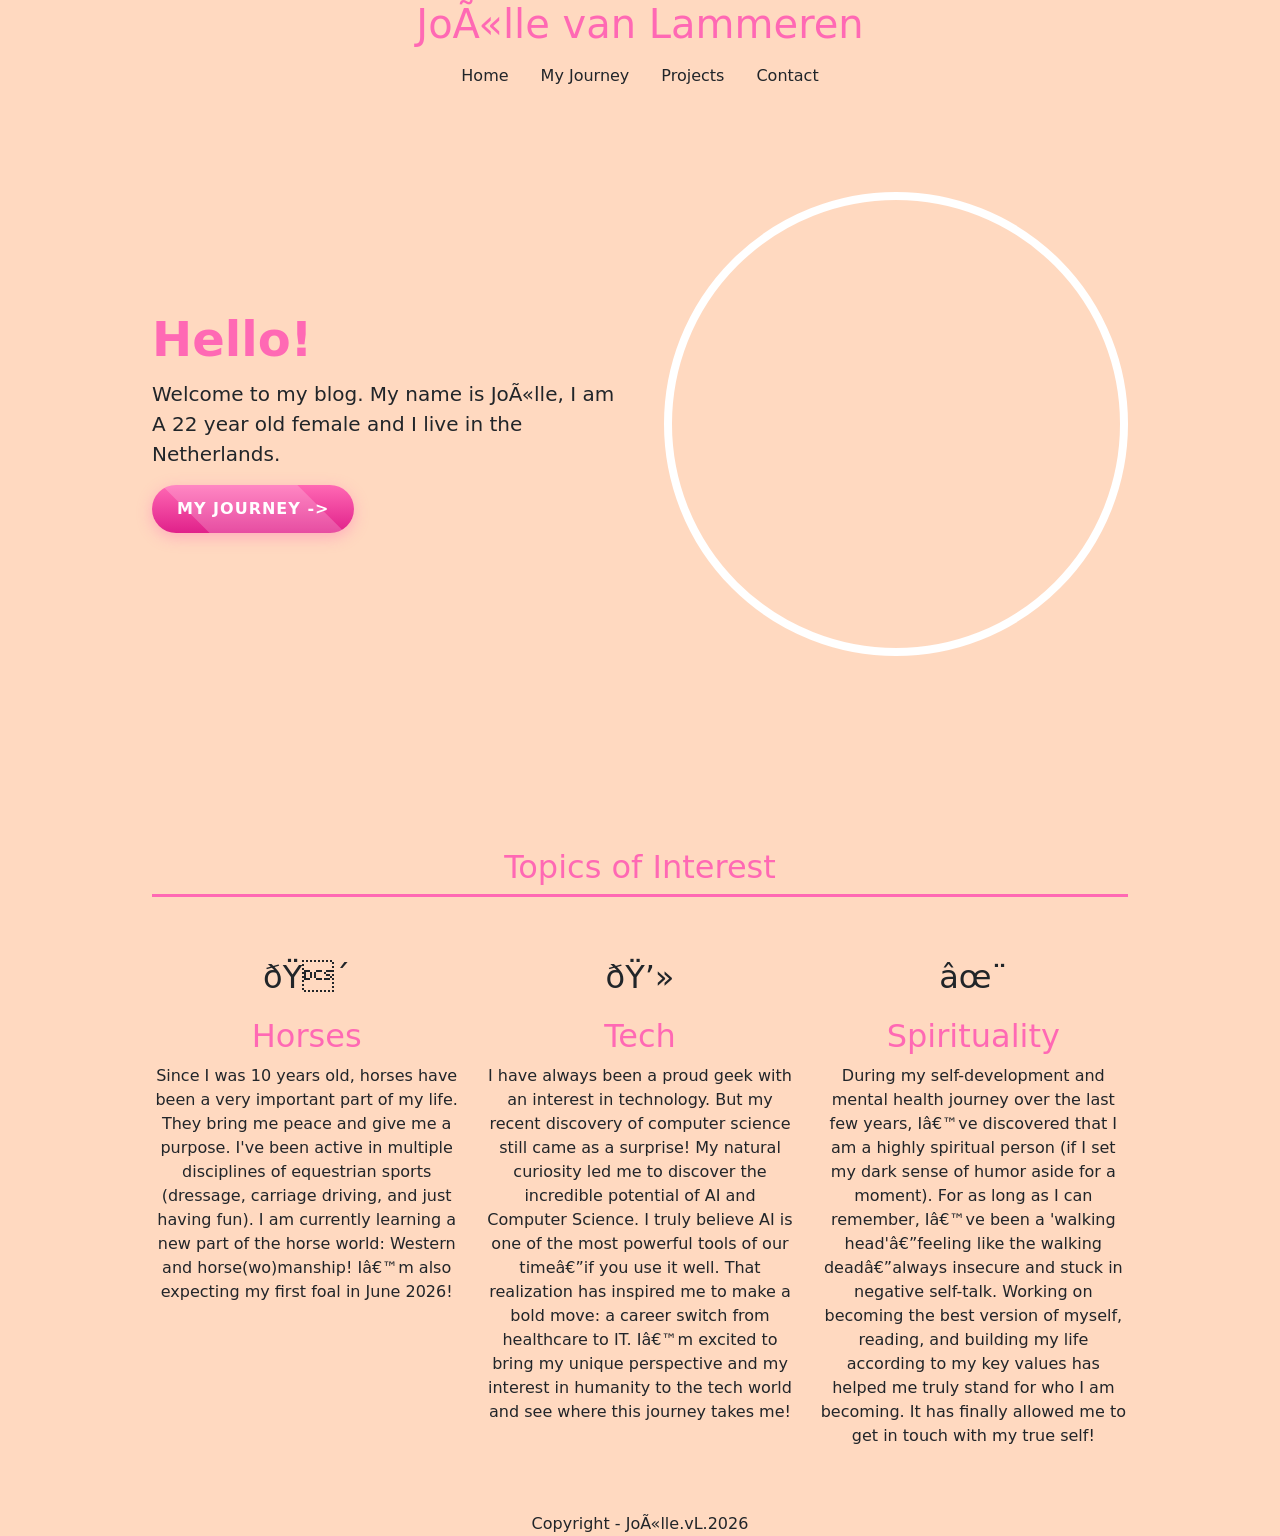
==== index.html @ 995b8c3d "Add files via upload Web-app about me" ====
<!DOCTYPE html>

<html lang="en">
    <head>
        <link href="https://cdn.jsdelivr.net/npm/bootstrap@5.3.8/dist/css/bootstrap.min.css" rel="stylesheet" integrity="sha384-sRIl4kxILFvY47J16cr9ZwB07vP4J8+LH7qKQnuqkuIAvNWLzeN8tE5YBujZqJLB" crossorigin="anonymous">
        <script src="https://cdn.jsdelivr.net/npm/bootstrap@5.3.8/dist/js/bootstrap.bundle.min.js" integrity="sha384-FKyoEForCGlyvwx9Hj09JcYn3nv7wiPVlz7YYwJrWVcXK/BmnVDxM+D2scQbITxI" crossorigin="anonymous"></script>
        <link href="styles.css" rel="stylesheet">
        <title>Jo.vL</title>

    </head>
    <body>
        <header>
            <h1>Joëlle van Lammeren</h1>
            <nav>
                <div class="container-fluid">
                     <ul class="navbar-nav mx-auto d-flex flex-row justify-content-center w-100">
                         <li class="nav-item px-3"><a class="nav-link barbie-pink" href="index.html">Home</a></li>
                         <li class="nav-item px-3"><a class="nav-link barbie-pink" href="./myjourney.html">My Journey</a></li>
                        <li class="nav-item px-3"><a class="nav-link barbie-pink" href="./projects.html">Projects</a></li>
                       <li class="nav-item px-3"><a class="nav-link barbie-pink" href="./contact.html">Contact</a></li>
                     </ul>
                </div>


            </nav>
        </header>
        <main>
            <section>
                <div class="container col-xxl-8 px-4 py-5">
                    <div class="row flex-lg-row-reverse align-items-center g-5 py-5">
                        <div class="col-10 col-sm-8 col-lg-6">
                             <img src="https://lh3.googleusercontent.com/a/ACg8ocIN5wMSnuzwcTSnfm3gEaC9-CUYaJhmLjTDKxe99sEPReac0iGwog=s360-c-no"
                             class="d-block mx-lg-auto img-fluid circle-photo"
                             alt="Blog foto"
                             width="500"
                             height="500"
                             style="border-radius: 50%; object-fit: cover; aspect-ratio: 1/1;"
                             loading="lazy">

                        </div>
                        <div class="col-lg-6">
                            <h1 class="display-5 fw-bold text-body-emphasis lh-1 mb-3">
                                Hello!
                            </h1>
                            <p class="lead">
                                Welcome to my blog.
                                My name is Joëlle, I am A 22 year old female and I live in the Netherlands.
                            </p>
                            <div class="d-grid gap-2 d-md-flex justify-content-md-start">
                                <a href="./myjourney.html">
                                <button class="barbie-btn">My journey -></button>

                                </a>
                            </div> </div> </div> </div>
                        <div class="container px-4 pt-5 mt-5" id="featured-3">
        <h2 class="pb-2 border-bottom text-center">Topics of Interest</h2>
        <div class="row g-4 py-5 row-cols-1 row-cols-lg-3">

            <div class="feature col text-center">
                <div class="feature-icon d-inline-flex align-items-center justify-content-center barbie-icon fs-2 mb-3">
                    <span>🐴</span>
                </div>
                <h3 class="fs-2">Horses</h3>
                <p>
                Since I was 10 years old, horses have been a very important part of my life. They bring me peace and give me a purpose. I've been active in multiple disciplines of equestrian sports (dressage, carriage driving, and just having fun). I am currently learning a new part of the horse world: Western and horse(wo)manship! I’m also expecting my first foal in June 2026!
                </p>
            </div>

            <div class="feature col text-center">
                <div class="feature-icon d-inline-flex align-items-center justify-content-center barbie-icon fs-2 mb-3">
                    <span>💻</span>
                </div>
                <h3 class="fs-2">Tech</h3>
                <p>
                I have always been a proud geek with an interest in technology. But my recent discovery of computer science still came as a surprise! My natural curiosity led me to discover the incredible potential of AI and Computer Science. I truly believe AI is one of the most powerful tools of our time—if you use it well. That realization has inspired me to make a bold move: a career switch from healthcare to IT. I’m excited to bring my unique perspective and my interest in humanity to the tech world and see where this journey takes me!
                </p>
            </div>

            <div class="feature col text-center">
                <div class="feature-icon d-inline-flex align-items-center justify-content-center barbie-icon fs-2 mb-3">
                    <span>✨</span>
                </div>
                <h3 class="fs-2">Spirituality</h3>
                <p>
                    During my self-development and mental health journey over the last few years, I’ve discovered that I am a highly spiritual person (if I set my dark sense of humor aside for a moment). For as long as I can remember, I’ve been a 'walking head'—feeling like the walking dead—always insecure and stuck in negative self-talk. Working on becoming the best version of myself, reading, and building my life according to my key values has helped me truly stand for who I am becoming. It has finally allowed me to get in touch with my true self!
                </p>
            </div>


            </section>
        </main>
        <footer>
            Copyright - Joëlle.vL.2026
        </footer>
    </body>
</html>
---- styles.css ----
body{
    width: 80%;
    margin: auto;
    background-color: #FFD9C0;
}

header{
    text-align: center;
}
h1, h2, h3, .text-body-emphasis, .text-primary {
    color: #ff69b4 !important;
}
.border-bottom {
    border-bottom: 3px solid #ff69b4 !important;
}

nav > ul {
    list-style: none;
    display: flex;
    align-items: center;
    justify-content: center;
    gap: 20px;

}
nav > ul > li > a{
    text-decoration: none;
}

footer {
    text-align: center;
}

.circle-photo {
    border-radius: 50% !important;
    object-fit: cover;
    aspect-ratio: 1 / 1;
    border: 8px solid white;
}
.barbie-btn {
    background: linear-gradient(180deg, #ff69b4 0%, #e0218a 100%);
    color: white !important;
    font-weight: bold;
    padding: 12px 25px;
    border: none;
    border-radius: 50px;
    cursor: pointer;
    text-transform: uppercase;
    letter-spacing: 1px;
    box-shadow: 0 4px 15px rgba(255, 105, 180, 0.4);
    transition: all 0.3s ease;
    display: inline-block;
    text-decoration: none;
    position: relative;
    overflow: hidden;
}

.barbie-btn:hover {
    transform: scale(1.05);
    box-shadow: 0 6px 20px rgba(224, 33, 138, 0.6);
}

.barbie-btn::after {
    content: '';
    position: absolute;
    top: -50%;
    left: -50%;
    width: 200%;
    height: 200%;
    background: rgba(255, 255, 255, 0.2);
    transform: rotate(45deg);
    transition: all 0.5s;
    pointer-events: none;
}

.barbie-btn:hover::after {
    left: 120%;
}
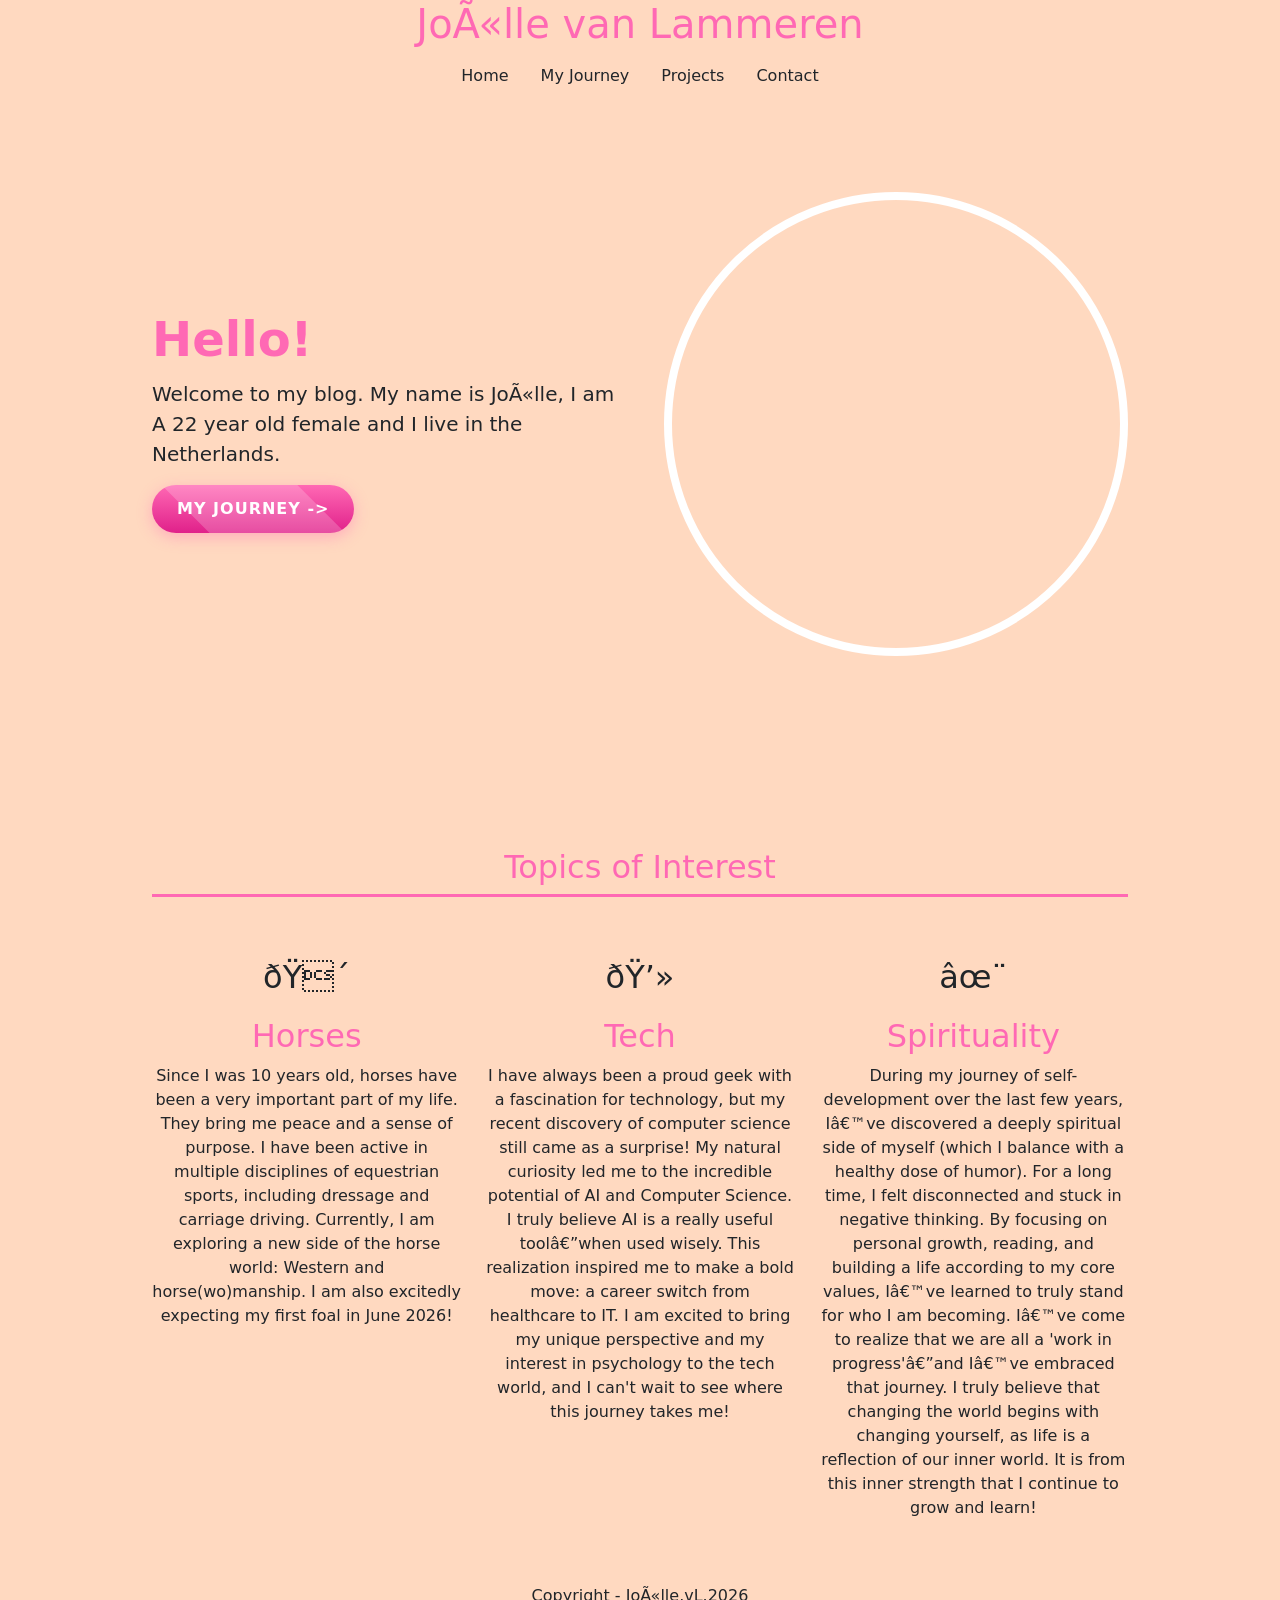
==== commit 8214ff10: "Add files via upload" ====
--- a/index.html
+++ b/index.html
@@ -62,7 +62,7 @@
                 </div>
                 <h3 class="fs-2">Horses</h3>
                 <p>
-                Since I was 10 years old, horses have been a very important part of my life. They bring me peace and give me a purpose. I've been active in multiple disciplines of equestrian sports (dressage, carriage driving, and just having fun). I am currently learning a new part of the horse world: Western and horse(wo)manship! I’m also expecting my first foal in June 2026!
+                Since I was 10 years old, horses have been a very important part of my life. They bring me peace and a sense of purpose. I have been active in multiple disciplines of equestrian sports, including dressage and carriage driving. Currently, I am exploring a new side of the horse world: Western and horse(wo)manship. I am also excitedly expecting my first foal in June 2026!
                 </p>
             </div>
 
@@ -72,7 +72,7 @@
                 </div>
                 <h3 class="fs-2">Tech</h3>
                 <p>
-                I have always been a proud geek with an interest in technology. But my recent discovery of computer science still came as a surprise! My natural curiosity led me to discover the incredible potential of AI and Computer Science. I truly believe AI is one of the most powerful tools of our time—if you use it well. That realization has inspired me to make a bold move: a career switch from healthcare to IT. I’m excited to bring my unique perspective and my interest in humanity to the tech world and see where this journey takes me!
+                I have always been a proud geek with a fascination for technology, but my recent discovery of computer science still came as a surprise! My natural curiosity led me to the incredible potential of AI and Computer Science. I truly believe AI is a really useful tool—when used wisely. This realization inspired me to make a bold move: a career switch from healthcare to IT. I am excited to bring my unique perspective and my interest in psychology to the tech world, and I can't wait to see where this journey takes me!
                 </p>
             </div>
 
@@ -82,7 +82,7 @@
                 </div>
                 <h3 class="fs-2">Spirituality</h3>
                 <p>
-                    During my self-development and mental health journey over the last few years, I’ve discovered that I am a highly spiritual person (if I set my dark sense of humor aside for a moment). For as long as I can remember, I’ve been a 'walking head'—feeling like the walking dead—always insecure and stuck in negative self-talk. Working on becoming the best version of myself, reading, and building my life according to my key values has helped me truly stand for who I am becoming. It has finally allowed me to get in touch with my true self!
+                During my journey of self-development over the last few years, I’ve discovered a deeply spiritual side of myself (which I balance with a healthy dose of humor). For a long time, I felt disconnected and stuck in negative thinking. By focusing on personal growth, reading, and building a life according to my core values, I’ve learned to truly stand for who I am becoming. I’ve come to realize that we are all a 'work in progress'—and I’ve embraced that journey. I truly believe that changing the world begins with changing yourself, as life is a reflection of our inner world. It is from this inner strength that I continue to grow and learn!
                 </p>
             </div>
 
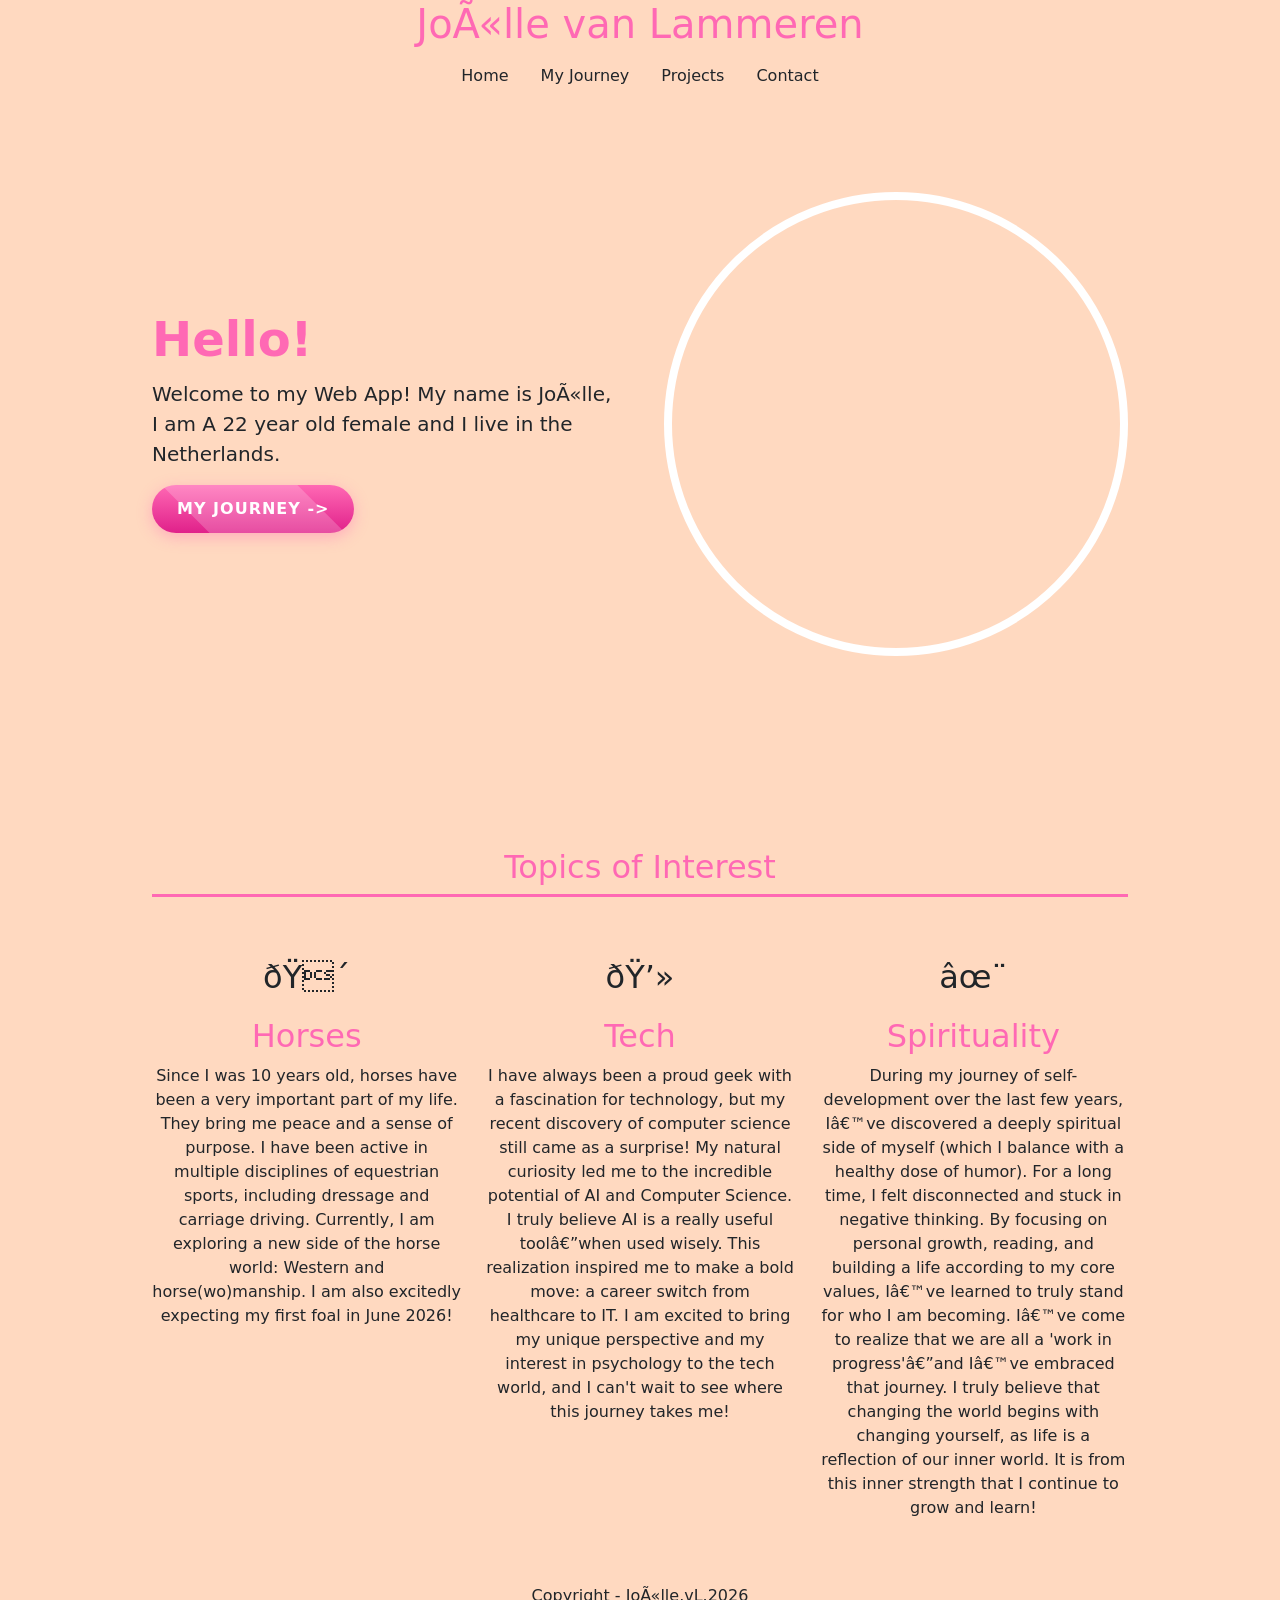
==== commit 47af5d89: "Update welcome message in index.html" ====
--- a/index.html
+++ b/index.html
@@ -43,7 +43,7 @@
                                 Hello!
                             </h1>
                             <p class="lead">
-                                Welcome to my blog.
+                                Welcome to my Web App!
                                 My name is Joëlle, I am A 22 year old female and I live in the Netherlands.
                             </p>
                             <div class="d-grid gap-2 d-md-flex justify-content-md-start">
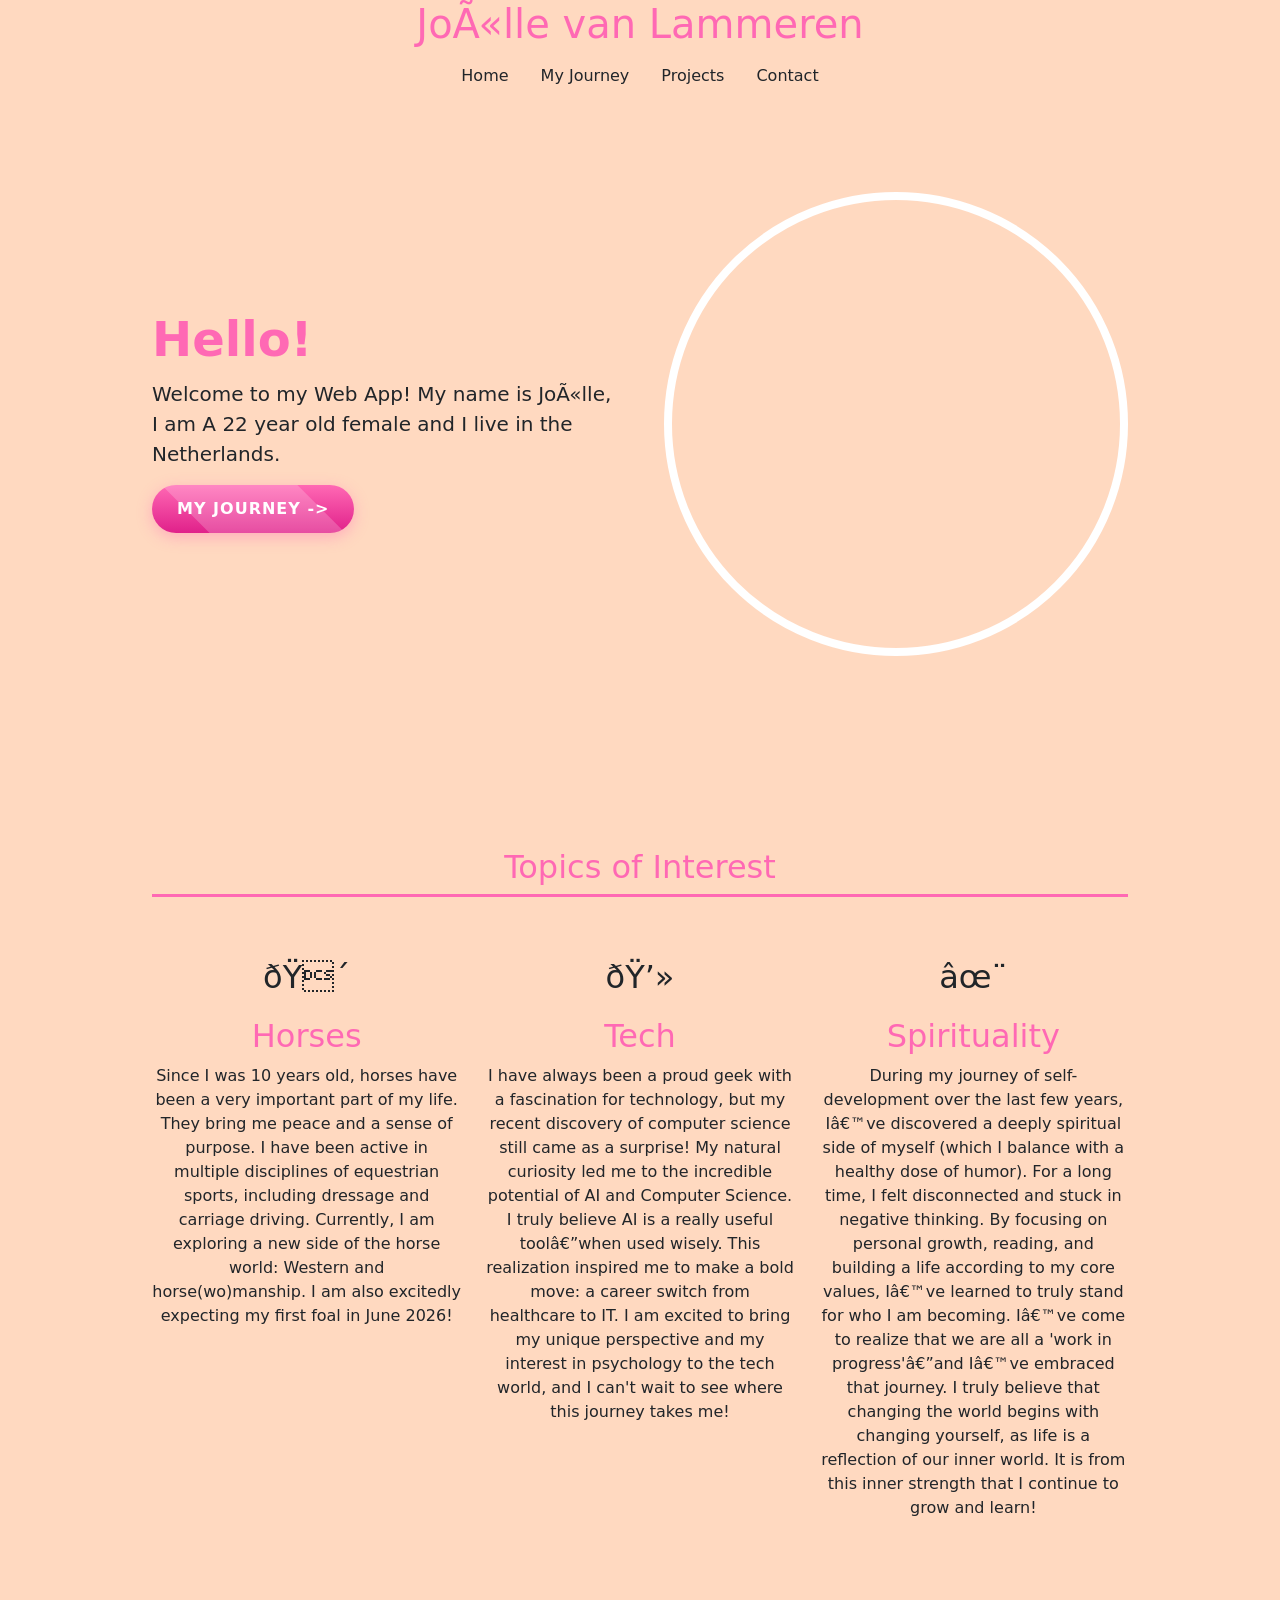
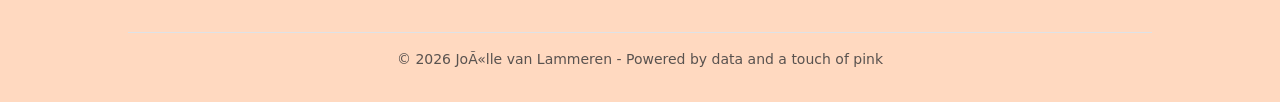
==== commit 6ac5dfbe: "Enhance footer with styling and updated copyright Updated footer to include class for styling and mo" ====
--- a/index.html
+++ b/index.html
@@ -2,6 +2,7 @@
 
 <html lang="en">
     <head>
+        <meta name="viewport" content="width=device-width, initial-scale=1">
         <link href="https://cdn.jsdelivr.net/npm/bootstrap@5.3.8/dist/css/bootstrap.min.css" rel="stylesheet" integrity="sha384-sRIl4kxILFvY47J16cr9ZwB07vP4J8+LH7qKQnuqkuIAvNWLzeN8tE5YBujZqJLB" crossorigin="anonymous">
         <script src="https://cdn.jsdelivr.net/npm/bootstrap@5.3.8/dist/js/bootstrap.bundle.min.js" integrity="sha384-FKyoEForCGlyvwx9Hj09JcYn3nv7wiPVlz7YYwJrWVcXK/BmnVDxM+D2scQbITxI" crossorigin="anonymous"></script>
         <link href="styles.css" rel="stylesheet">
@@ -89,8 +90,8 @@
 
             </section>
         </main>
-        <footer>
-            Copyright - Joëlle.vL.2026
+         <footer class="text-center mt-5 py-3 border-top">
+            <p class="text-muted small">&copy; 2026 Joëlle van Lammeren - Powered by data and a touch of pink</p>
         </footer>
     </body>
 </html>
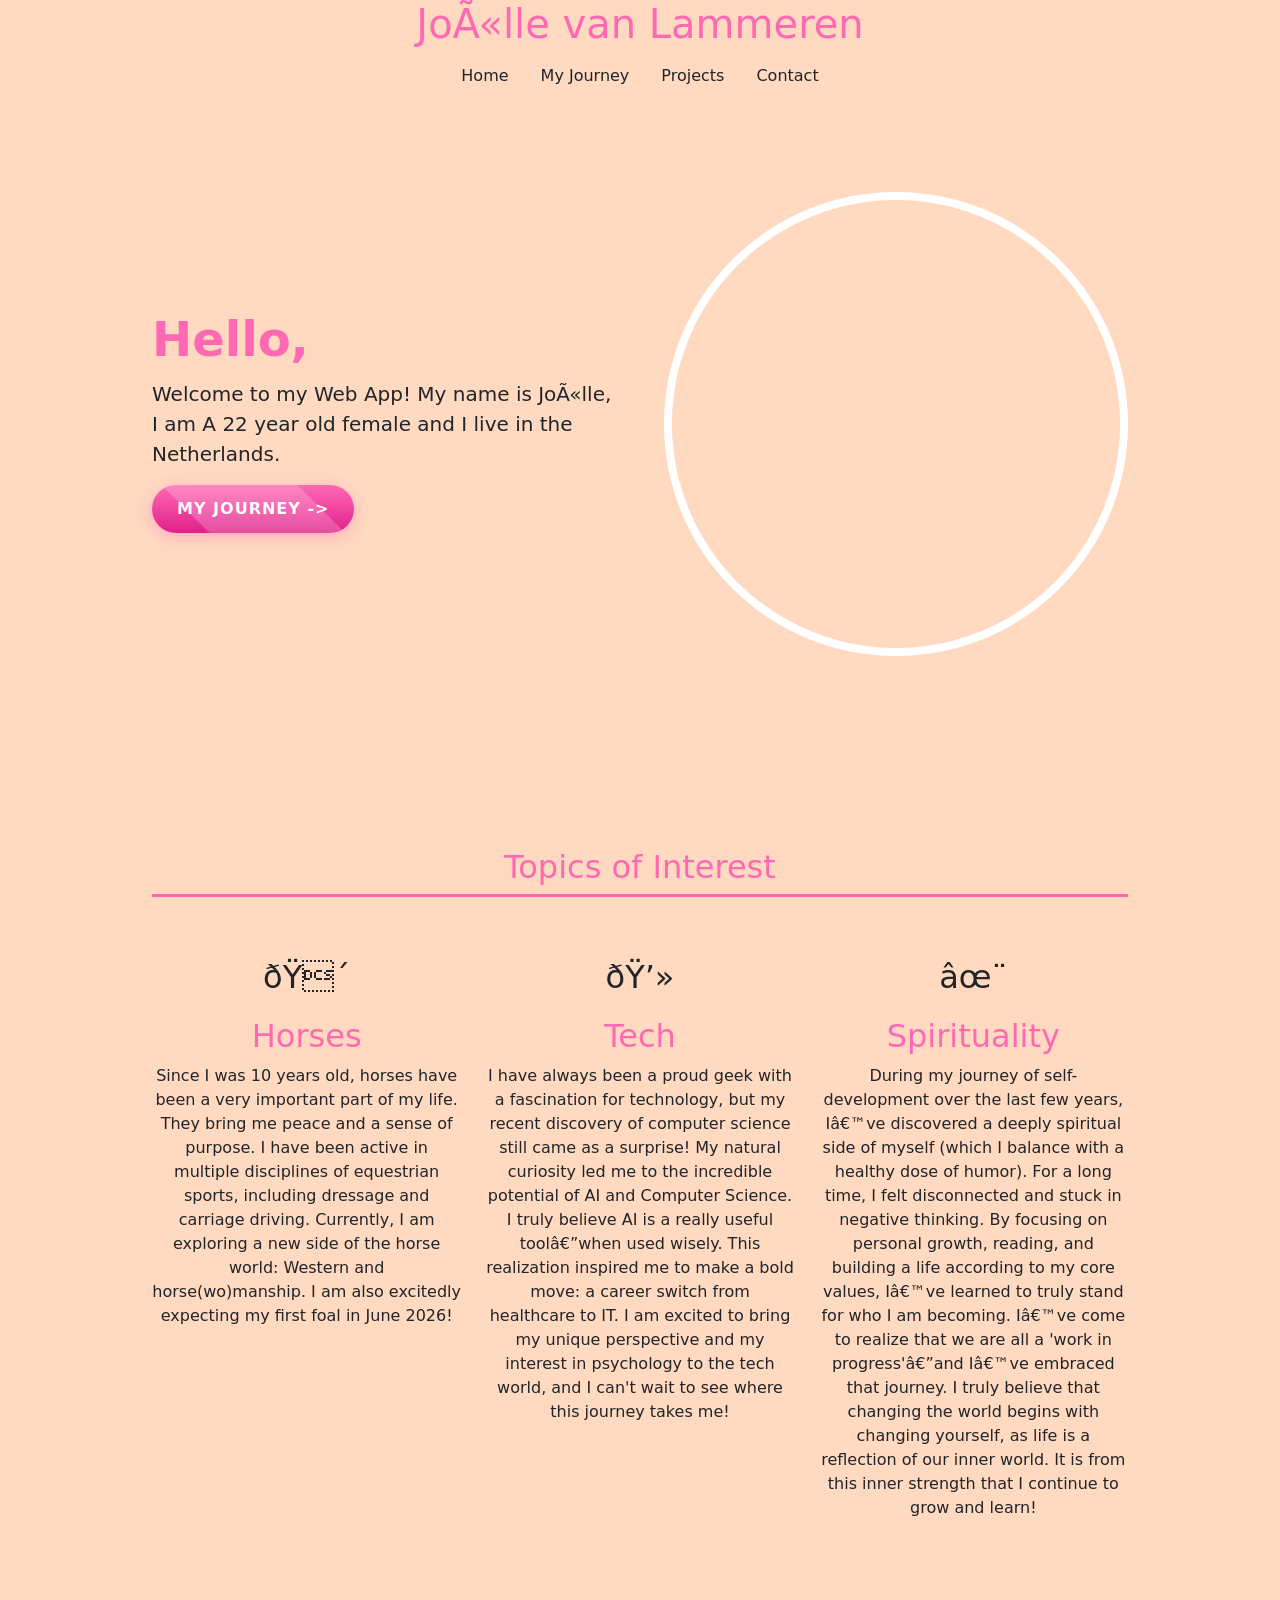
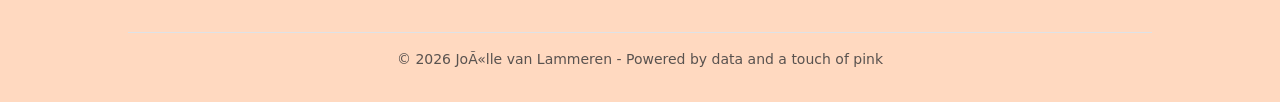
==== commit d89b0f31: "Change greeting" ====
--- a/index.html
+++ b/index.html
@@ -41,7 +41,7 @@
                         </div>
                         <div class="col-lg-6">
                             <h1 class="display-5 fw-bold text-body-emphasis lh-1 mb-3">
-                                Hello!
+                                Hello,
                             </h1>
                             <p class="lead">
                                 Welcome to my Web App!
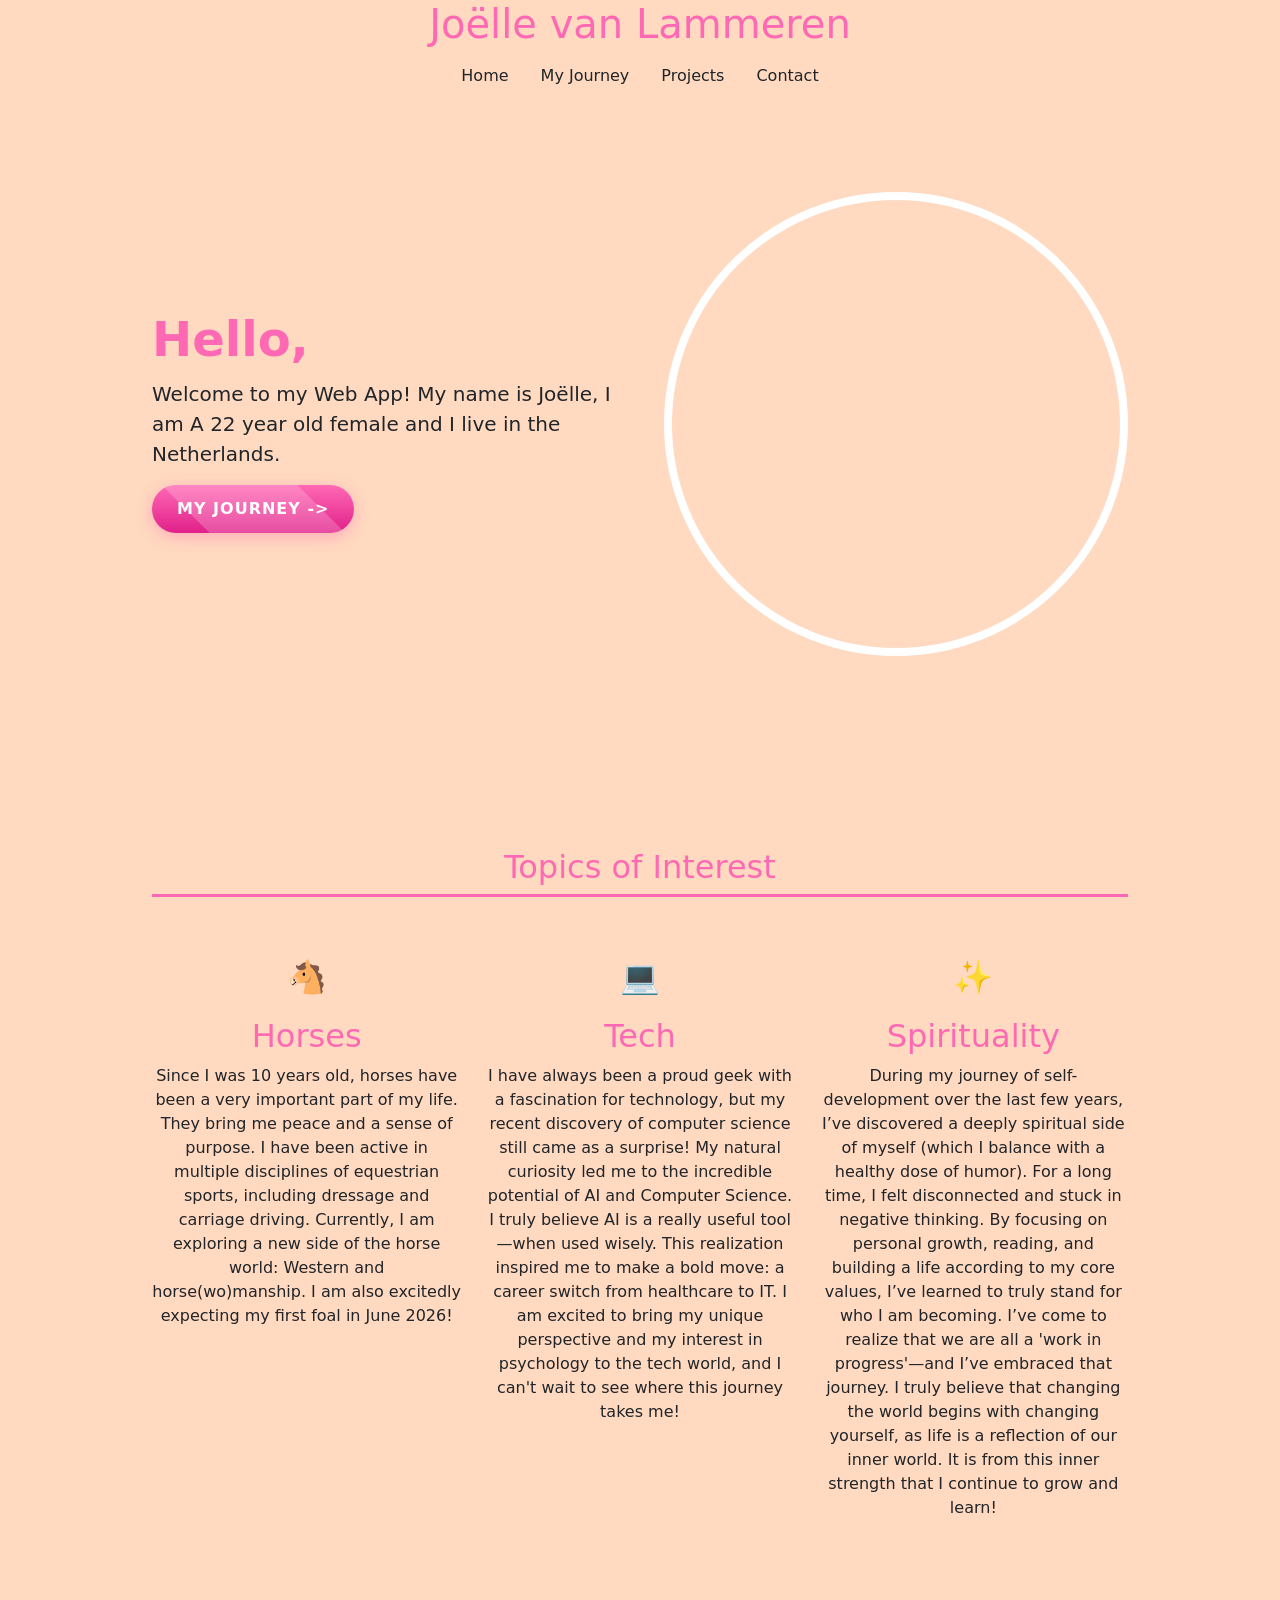
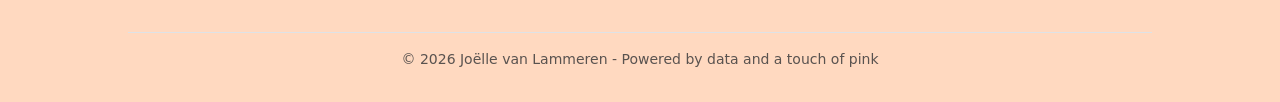
==== commit 228b9c7b: "Add meta charset tag to index.html Add charset meta tag for proper text encoding." ====
--- a/index.html
+++ b/index.html
@@ -2,6 +2,7 @@
 
 <html lang="en">
     <head>
+        <meta charset="UTF-8">
         <meta name="viewport" content="width=device-width, initial-scale=1">
         <link href="https://cdn.jsdelivr.net/npm/bootstrap@5.3.8/dist/css/bootstrap.min.css" rel="stylesheet" integrity="sha384-sRIl4kxILFvY47J16cr9ZwB07vP4J8+LH7qKQnuqkuIAvNWLzeN8tE5YBujZqJLB" crossorigin="anonymous">
         <script src="https://cdn.jsdelivr.net/npm/bootstrap@5.3.8/dist/js/bootstrap.bundle.min.js" integrity="sha384-FKyoEForCGlyvwx9Hj09JcYn3nv7wiPVlz7YYwJrWVcXK/BmnVDxM+D2scQbITxI" crossorigin="anonymous"></script>
